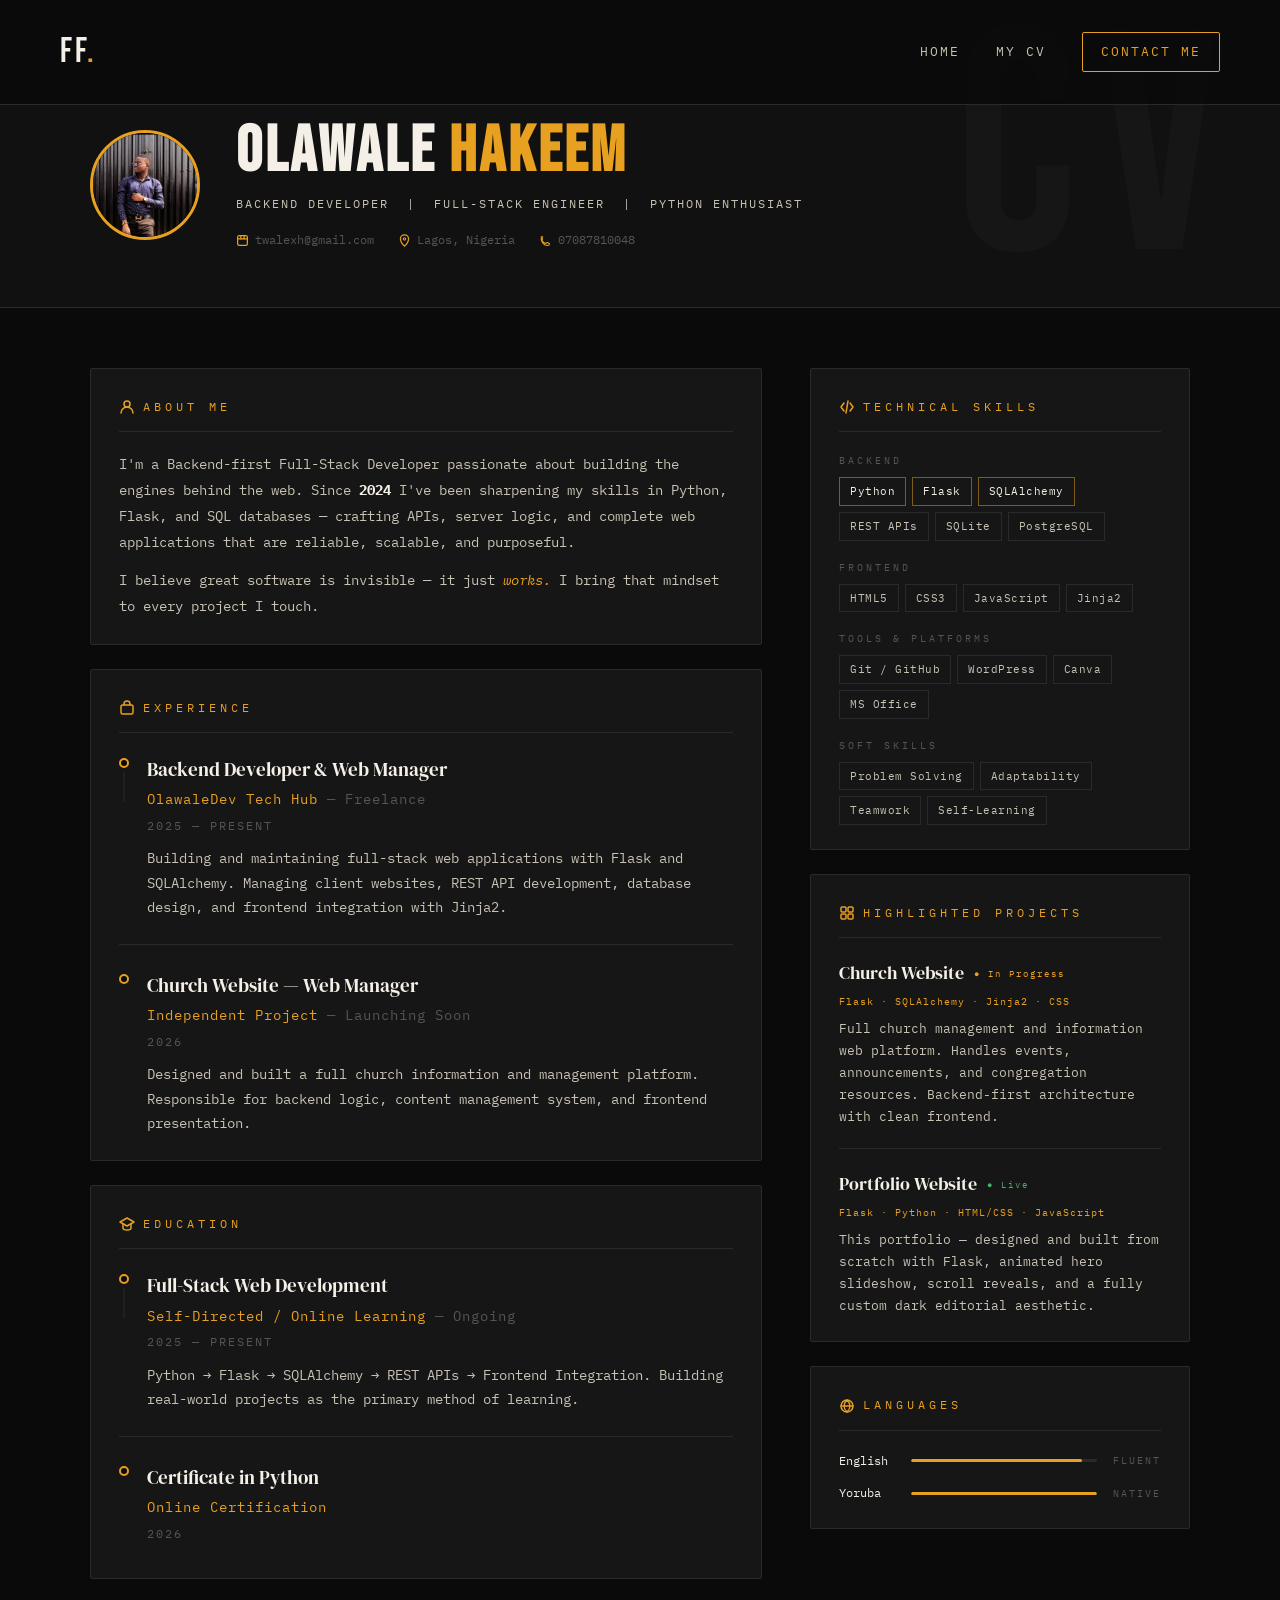
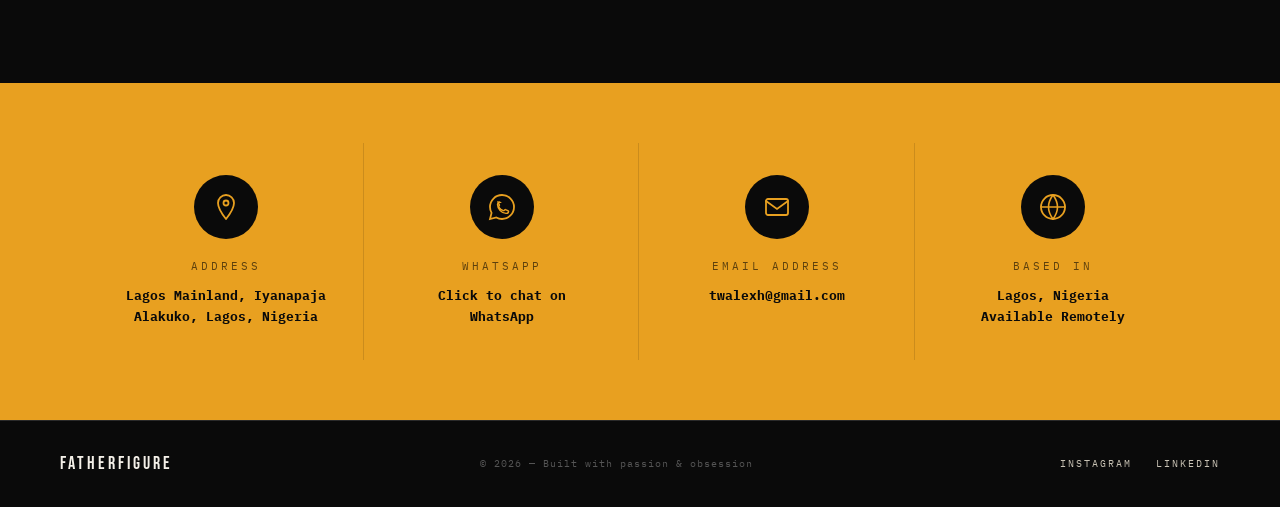
==== mycv.html @ 653db4e6 "first commit - static portfolio" ====
<!DOCTYPE html>
<html lang="en">
<head>
    <meta charset="UTF-8">
    <meta name="viewport" content="width=device-width, initial-scale=1.0">
    <title>My CV — FatherFigure</title>
    <link rel="preconnect" href="https://fonts.googleapis.com">
    <link rel="preconnect" href="https://fonts.gstatic.com" crossorigin>
    <link href="https://fonts.googleapis.com/css2?family=Bebas+Neue&family=DM+Serif+Display:ital@0;1&family=IBM+Plex+Mono:wght@300;400;500&family=Space+Mono:wght@400;700&display=swap" rel="stylesheet">
    <link rel="stylesheet" href="css/main.css">
</head>
<body>

<nav class="navbar">
    <a href="index.html" class="nav-logo">FF<span class="nav-dot">.</span></a>
    <div class="nav-links">
        <a href="index.html" class="nav-link">Home</a>
        <a href="mycv.html" class="nav-link">My CV</a>
        <a href="contactme.html" class="nav-link nav-cta">Contact Me</a>
    </div>
</nav>

<!-- CV HERO HEADER -->
<div class="cv-page-hero">
    <div class="cv-page-hero-inner">
        <div class="cv-profile-left">
            <div class="cv-avatar">
                <img src="images/photo1.jpg" alt="Olawale" onerror="this.style.display='none'">
                <span class="cv-avatar-fallback">OA</span>
            </div>
            <div class="cv-profile-info">
                <h1 class="cv-name">Olawale <span class="cv-name-accent">Hakeem</span></h1>
                <p class="cv-title-line">Backend Developer &nbsp;|&nbsp; Full-Stack Engineer &nbsp;|&nbsp; Python Enthusiast</p>
                <div class="cv-meta-row">
                    <span class="cv-meta-item">
                        <svg width="13" height="13" viewBox="0 0 16 16" fill="none"><rect x="2" y="2" width="12" height="12" rx="2" stroke="currentColor" stroke-width="1.5"/><path d="M2 6h12" stroke="currentColor" stroke-width="1.5"/><path d="M6 2v4M10 2v4" stroke="currentColor" stroke-width="1.5" stroke-linecap="round"/></svg>
                        twalexh@gmail.com
                    </span>
                    <span class="cv-meta-item">
                        <svg width="13" height="13" viewBox="0 0 16 16" fill="none"><path d="M8 1C5.24 1 3 3.24 3 6c0 4 5 9 5 9s5-5 5-9c0-2.76-2.24-5-5-5z" stroke="currentColor" stroke-width="1.5" fill="none"/><circle cx="8" cy="6" r="1.5" stroke="currentColor" stroke-width="1.3"/></svg>
                        Lagos, Nigeria
                    </span>
                    <span class="cv-meta-item">
                        <svg width="13" height="13" viewBox="0 0 16 16" fill="none"><path d="M3 3.5c.3.7 1.2 2.5 1.3 2.7.1.2.1.4 0 .5l-.5.8c-.1.2-.1.4 0 .5.5.8 1.2 1.6 2 2.3.7.6 1.6 1 2.5 1.3.2.1.3 0 .5-.1l.7-.8c.2-.2.3-.2.6-.1l2.6 1.2c.2.1.3.3.2.5-.1 1.1-1.3 2-2.4 1.9-4.2-.4-7.8-4.1-7.9-8.3 0-1 .7-2.2 1.7-2.4.1 0 .4.1.7.3z" stroke="currentColor" stroke-width="1.3" fill="none"/></svg>
                        07087810048
                    </span>
                </div>
            </div>
        </div>
    </div>
</div>

<!-- CV BODY -->
<div class="cv-body-wrap">
    <div class="cv-layout">

        <!-- LEFT COLUMN -->
        <div class="cv-col-left">

            <!-- About Me -->
            <div class="cv-block reveal-up">
                <div class="cv-block-title">
                    <span class="cv-block-icon">
                        <svg width="16" height="16" viewBox="0 0 16 16" fill="none"><circle cx="8" cy="5" r="3" stroke="currentColor" stroke-width="1.5"/><path d="M2 14c0-3.31 2.69-6 6-6s6 2.69 6 6" stroke="currentColor" stroke-width="1.5" stroke-linecap="round"/></svg>
                    </span>
                    About Me
                </div>
                <p class="cv-block-body">
                    I'm a Backend-first Full-Stack Developer passionate about building the engines behind the web. Since <strong>2024</strong> I've been sharpening my skills in Python, Flask, and SQL databases — crafting APIs, server logic, and complete web applications that are reliable, scalable, and purposeful.
                </p>
                <p class="cv-block-body">
                    I believe great software is invisible — it just <em>works.</em> I bring that mindset to every project I touch.
                </p>
            </div>

            <!-- Experience -->
            <div class="cv-block reveal-up delay-1">
                <div class="cv-block-title">
                    <span class="cv-block-icon">
                        <svg width="16" height="16" viewBox="0 0 16 16" fill="none"><rect x="2" y="5" width="12" height="9" rx="1.5" stroke="currentColor" stroke-width="1.5"/><path d="M5 5V4a3 3 0 016 0v1" stroke="currentColor" stroke-width="1.5" stroke-linecap="round"/></svg>
                    </span>
                    Experience
                </div>

                <div class="cv-entry">
                    <div class="cv-entry-dot"></div>
                    <div class="cv-entry-body">
                        <div class="cv-entry-role">Backend Developer & Web Manager</div>
                        <div class="cv-entry-company">OlawaleDev Tech Hub <span class="cv-entry-type">— Freelance</span></div>
                        <div class="cv-entry-date">2025 — Present</div>
                        <p class="cv-entry-desc">Building and maintaining full-stack web applications with Flask and SQLAlchemy. Managing client websites, REST API development, database design, and frontend integration with Jinja2.</p>
                    </div>
                </div>

                <div class="cv-entry">
                    <div class="cv-entry-dot"></div>
                    <div class="cv-entry-body">
                        <div class="cv-entry-role">Church Website — Web Manager</div>
                        <div class="cv-entry-company">Independent Project <span class="cv-entry-type">— Launching Soon</span></div>
                        <div class="cv-entry-date">2026</div>
                        <p class="cv-entry-desc">Designed and built a full church information and management platform. Responsible for backend logic, content management system, and frontend presentation.</p>
                    </div>
                </div>
            </div>

            <!-- Education -->
            <div class="cv-block reveal-up delay-2">
                <div class="cv-block-title">
                    <span class="cv-block-icon">
                        <svg width="16" height="16" viewBox="0 0 16 16" fill="none"><path d="M8 2L1 6l7 4 7-4-7-4z" stroke="currentColor" stroke-width="1.5" stroke-linejoin="round"/><path d="M4 8v4c0 1.1 1.8 2 4 2s4-.9 4-2V8" stroke="currentColor" stroke-width="1.5" stroke-linecap="round"/></svg>
                    </span>
                    Education
                </div>

                <div class="cv-entry">
                    <div class="cv-entry-dot"></div>
                    <div class="cv-entry-body">
                        <div class="cv-entry-role">Full-Stack Web Development</div>
                        <div class="cv-entry-company">Self-Directed / Online Learning <span class="cv-entry-type">— Ongoing</span></div>
                        <div class="cv-entry-date">2025 — Present</div>
                        <p class="cv-entry-desc">Python → Flask → SQLAlchemy → REST APIs → Frontend Integration. Building real-world projects as the primary method of learning.</p>
                    </div>
                </div>

                <div class="cv-entry">
                    <div class="cv-entry-dot"></div>
                    <div class="cv-entry-body">
                        <div class="cv-entry-role">Certificate in Python</div>
                        <div class="cv-entry-company">Online Certification</div>
                        <div class="cv-entry-date">2026</div>
                    </div>
                </div>
            </div>

        </div>

        <!-- RIGHT COLUMN -->
        <div class="cv-col-right">

            <!-- Technical Skills -->
            <div class="cv-block reveal-up delay-1">
                <div class="cv-block-title">
                    <span class="cv-block-icon">
                        <svg width="16" height="16" viewBox="0 0 16 16" fill="none"><path d="M5 4l-3 4 3 4M11 4l3 4-3 4M9 2l-2 12" stroke="currentColor" stroke-width="1.5" stroke-linecap="round" stroke-linejoin="round"/></svg>
                    </span>
                    Technical Skills
                </div>

                <div class="cv-skill-group">
                    <div class="cv-skill-label">Backend</div>
                    <div class="cv-skill-pills">
                        <span class="cv-pill hot">Python</span>
                        <span class="cv-pill hot">Flask</span>
                        <span class="cv-pill hot">SQLAlchemy</span>
                        <span class="cv-pill">REST APIs</span>
                        <span class="cv-pill">SQLite</span>
                        <span class="cv-pill">PostgreSQL</span>
                    </div>
                </div>

                <div class="cv-skill-group">
                    <div class="cv-skill-label">Frontend</div>
                    <div class="cv-skill-pills">
                        <span class="cv-pill">HTML5</span>
                        <span class="cv-pill">CSS3</span>
                        <span class="cv-pill">JavaScript</span>
                        <span class="cv-pill">Jinja2</span>
                    </div>
                </div>

                <div class="cv-skill-group">
                    <div class="cv-skill-label">Tools & Platforms</div>
                    <div class="cv-skill-pills">
                        <span class="cv-pill">Git / GitHub</span>
                        <span class="cv-pill">WordPress</span>
                        <span class="cv-pill">Canva</span>
                        <span class="cv-pill">MS Office</span>
                    </div>
                </div>

                <div class="cv-skill-group">
                    <div class="cv-skill-label">Soft Skills</div>
                    <div class="cv-skill-pills">
                        <span class="cv-pill">Problem Solving</span>
                        <span class="cv-pill">Adaptability</span>
                        <span class="cv-pill">Teamwork</span>
                        <span class="cv-pill">Self-Learning</span>
                    </div>
                </div>
            </div>

            <!-- Highlighted Projects -->
            <div class="cv-block reveal-up delay-2">
                <div class="cv-block-title">
                    <span class="cv-block-icon">
                        <svg width="16" height="16" viewBox="0 0 16 16" fill="none"><rect x="2" y="2" width="5" height="5" rx="1" stroke="currentColor" stroke-width="1.5"/><rect x="9" y="2" width="5" height="5" rx="1" stroke="currentColor" stroke-width="1.5"/><rect x="2" y="9" width="5" height="5" rx="1" stroke="currentColor" stroke-width="1.5"/><rect x="9" y="9" width="5" height="5" rx="1" stroke="currentColor" stroke-width="1.5"/></svg>
                    </span>
                    Highlighted Projects
                </div>

                <div class="cv-project-item">
                    <div class="cv-project-name">Church Website <span class="cv-project-status">● In Progress</span></div>
                    <div class="cv-project-stack">Flask · SQLAlchemy · Jinja2 · CSS</div>
                    <p class="cv-project-desc">Full church management and information web platform. Handles events, announcements, and congregation resources. Backend-first architecture with clean frontend.</p>
                </div>

                <div class="cv-project-item">
                    <div class="cv-project-name">Portfolio Website <span class="cv-project-status live">● Live</span></div>
                    <div class="cv-project-stack">Flask · Python · HTML/CSS · JavaScript</div>
                    <p class="cv-project-desc">This portfolio — designed and built from scratch with Flask, animated hero slideshow, scroll reveals, and a fully custom dark editorial aesthetic.</p>
                </div>
            </div>

            <!-- Languages -->
            <div class="cv-block reveal-up delay-3">
                <div class="cv-block-title">
                    <span class="cv-block-icon">
                        <svg width="16" height="16" viewBox="0 0 16 16" fill="none"><circle cx="8" cy="8" r="6" stroke="currentColor" stroke-width="1.5"/><path d="M2 8h12M8 2c-2 2-3 4-3 6s1 4 3 6M8 2c2 2 3 4 3 6s-1 4-3 6" stroke="currentColor" stroke-width="1.3" stroke-linecap="round"/></svg>
                    </span>
                    Languages
                </div>
                <div class="cv-lang-row">
                    <span class="cv-lang-name">English</span>
                    <div class="cv-lang-bar"><div class="cv-lang-fill" style="width:92%"></div></div>
                    <span class="cv-lang-level">Fluent</span>
                </div>
                <div class="cv-lang-row">
                    <span class="cv-lang-name">Yoruba</span>
                    <div class="cv-lang-bar"><div class="cv-lang-fill" style="width:100%"></div></div>
                    <span class="cv-lang-level">Native</span>
                </div>
            </div>

        </div>
    </div>
</div>

<!-- SHARED CONTACT STRIP -->
<div class="contact-strip">
    <div class="contact-strip-inner">

        <div class="contact-card">
            <div class="contact-icon">
                <svg width="28" height="28" viewBox="0 0 28 28" fill="none">
                    <path d="M14 2C9.58 2 6 5.58 6 10c0 6 8 16 8 16s8-10 8-16c0-4.42-3.58-8-8-8z" stroke="currentColor" stroke-width="1.8" fill="none" stroke-linecap="round" stroke-linejoin="round"/>
                    <circle cx="14" cy="10" r="2.5" stroke="currentColor" stroke-width="1.8"/>
                </svg>
            </div>
            <div class="contact-card-label">Address</div>
            <div class="contact-card-value">Lagos Mainland, Iyanapaja<br>Alakuko, Lagos, Nigeria</div>
        </div>

        <div class="contact-card">
            <a href="https://wa.me/2347087810048" target="_blank" class="contact-card-link">
                <div class="contact-icon">
                    <svg width="28" height="28" viewBox="0 0 28 28" fill="none">
                        <path d="M14 2C7.37 2 2 7.37 2 14c0 2.14.57 4.14 1.56 5.88L2 26l6.3-1.54A11.93 11.93 0 0014 26c6.63 0 12-5.37 12-12S20.63 2 14 2z" stroke="currentColor" stroke-width="1.8" fill="none"/>
                        <path d="M10 9c.3.7 1.3 2.7 1.4 2.9.1.2.1.4 0 .6l-.6.8c-.1.2-.1.4 0 .5.5.9 1.3 1.8 2.1 2.5.8.6 1.7 1.1 2.7 1.4.2.1.4 0 .5-.1l.8-.9c.2-.2.4-.2.6-.1l2.8 1.3c.2.1.3.3.3.5-.1 1.2-1.4 2.1-2.6 2-4.5-.4-8.4-4.4-8.5-8.9 0-1.1.7-2.4 1.8-2.6.2 0 .5.1.7.3z" stroke="currentColor" stroke-width="1.4" fill="none"/>
                    </svg>
                </div>
                <div class="contact-card-label">WhatsApp</div>
                <div class="contact-card-value">Click to chat on<br>WhatsApp</div>
            </a>
        </div>

        <div class="contact-card">
            <a href="mailto:twalexh@gmail.com" class="contact-card-link">
                <div class="contact-icon">
                    <svg width="28" height="28" viewBox="0 0 28 28" fill="none">
                        <rect x="3" y="6" width="22" height="16" rx="2" stroke="currentColor" stroke-width="1.8"/>
                        <path d="M3 8l11 8 11-8" stroke="currentColor" stroke-width="1.8" stroke-linecap="round"/>
                    </svg>
                </div>
                <div class="contact-card-label">Email Address</div>
                <div class="contact-card-value">twalexh@gmail.com</div>
            </a>
        </div>

        <div class="contact-card">
            <div class="contact-icon">
                <svg width="28" height="28" viewBox="0 0 28 28" fill="none">
                    <circle cx="14" cy="14" r="12" stroke="currentColor" stroke-width="1.8"/>
                    <path d="M2 14h24M14 2c-3 4-4.5 8-4.5 12s1.5 8 4.5 12M14 2c3 4 4.5 8 4.5 12s-1.5 8-4.5 12" stroke="currentColor" stroke-width="1.6" stroke-linecap="round"/>
                </svg>
            </div>
            <div class="contact-card-label">Based In</div>
            <div class="contact-card-value">Lagos, Nigeria<br>Available Remotely</div>
        </div>

    </div>
</div>

<footer class="footer">
    <div class="footer-inner">
        <span class="footer-brand">FatherFigure</span>
        <span class="footer-copy">© 2026 — Built with passion & obsession</span>
        <div class="footer-socials">
            <a href="https://www.instagram.com/fatherfigure18?igsh=MTVtZDkxcWI2ZWg5cA==" class="social-link">Instagram</a>
            <a href="https://www.linkedin.com/in/tioluwani-hakeem-822b75325?utm_source=share_via&utm_content=profile&utm_medium=member_android" class="social-link">LinkedIn</a>
        </div>
    </div>
</footer>

<script src="js/main.js"></script>
</body>
</html>
---- css/main.css ----
/* ============================================
   FATHERFIGURE PORTFOLIO — main.css
   Dark editorial aesthetic, backend-first dev
   ============================================ */

@import url('https://fonts.googleapis.com/css2?family=Bebas+Neue&family=DM+Serif+Display:ital@0;1&family=IBM+Plex+Mono:wght@300;400;500&family=Space+Mono:wght@400;700&display=swap');

*, *::before, *::after {
  box-sizing: border-box;
  margin: 0;
  padding: 0;
}

:root {
  --black:    #0a0a0a;
  --dark:     #111111;
  --card-bg:  #161616;
  --border:   #2a2a2a;
  --white:    #f4f0e8;
  --off-white:#c8c2b4;
  --accent:   #e8a020;
  --accent2:  #3a7bd5;
  --muted:    #555555;
  --font-display: 'Bebas Neue', sans-serif;
  --font-serif:   'DM Serif Display', serif;
  --font-mono:    'IBM Plex Mono', monospace;
}

html { scroll-behavior: smooth; }

body {
  background-color: var(--black);
  color: var(--white);
  font-family: var(--font-mono);
  font-size: 15px;
  line-height: 1.7;
  overflow-x: hidden;
}

a { color: inherit; text-decoration: none; }
img { display: block; width: 100%; height: 100%; object-fit: cover; }
em { font-style: italic; color: var(--accent); }

/* --- SCROLL REVEAL --- */
.reveal-up,
.reveal-left,
.reveal-fade {
  opacity: 0;
  transition: opacity 0.8s ease, transform 0.8s ease;
}
.reveal-up   { transform: translateY(50px); }
.reveal-left { transform: translateX(-60px); }
.reveal-fade { transform: translateY(20px); }
.revealed    { opacity: 1 !important; transform: none !important; }
.delay-1 { transition-delay: 0.15s; }
.delay-2 { transition-delay: 0.30s; }
.delay-3 { transition-delay: 0.45s; }
.delay-4 { transition-delay: 0.60s; }
.delay-5 { transition-delay: 0.75s; }

/* --- NAVBAR --- */
.navbar {
  position: fixed;
  top: 0; left: 0; right: 0;
  z-index: 100;
  display: flex;
  align-items: center;
  justify-content: space-between;
  padding: 22px 60px;
  background: rgba(10,10,10,0.85);
  backdrop-filter: blur(12px);
  border-bottom: 1px solid var(--border);
}

.nav-logo {
  font-family: var(--font-display);
  font-size: 35px;
  letter-spacing: 3px;
  color: var(--white);
}

.nav-dot { color: var(--accent); }

.nav-links {
  display: flex;
  gap: 36px;
  align-items: center;
}

.nav-link {
  font-family: var(--font-mono);
  font-size: 13px;
  letter-spacing: 2px;
  text-transform: uppercase;
  color: var(--off-white);
  position: relative;
  transition: color 0.3s;
}

.nav-link::after {
  content: '';
  position: absolute;
  bottom: -4px; left: 0;
  width: 0; height: 1px;
  background: var(--accent);
  transition: width 0.3s ease;
}

.nav-link:hover { color: var(--white); }
.nav-link:hover::after { width: 100%; }

.nav-cta {
  border: 1px solid var(--accent);
  color: var(--accent);
  padding: 8px 18px;
  border-radius: 2px;
  transition: background 0.3s, color 0.3s;
}
.nav-cta:hover { background: var(--accent); color: var(--black); }
.nav-cta::after { display: none; }

/* =============================================
   HERO — full-bleed split layout
   Left 50%: photos edge-to-edge, top to bottom
   Right 50%: name + text centered vertically
   ============================================= */
/* =============================================
   HERO — split layout
   Left 50% : animated photo slideshow
   Right 50%: text (unchanged)
   ============================================= */
.hero {
  min-height: 100vh;
  display: grid;
  grid-template-columns: 50% 50%;
  grid-template-rows: 100vh;
  position: relative;
  overflow: hidden;
}

/* LEFT column — slideshow container */
.hero-images {
  grid-column: 1;
  grid-row: 1;
  position: relative;           /* REQUIRED: slides position: absolute against this */
  height: 100vh;
  overflow: hidden;
}

/* Each slide sits on top of each other inside .hero-images */
.slide {
  position: absolute;
  top: 0; left: 0;
  width: 100%;
  height: 100%;
  opacity: 0;
  transition: opacity 1.2s ease;
  z-index: 0;
}

.slide.active {
  opacity: 1;
  z-index: 1;
}

.slide img {
  position: absolute;
  top: 0; left: 0;
  width: 100%;
  height: 100%;
  object-fit: cover;
  object-position: center top;
  filter: grayscale(10%) contrast(1.05) brightness(0.9);
}

.slide.active img {
  animation: kenBurns 6s ease-out forwards;
}

@keyframes kenBurns {
  from { transform: scale(1.07); }
  to   { transform: scale(1.0); }
}

/* Right-edge gradient fade into text panel */
.hero-images::after {
  content: '';
  position: absolute;
  top: 0; right: 0;
  width: 35%;
  height: 100%;
  background: linear-gradient(to right, transparent, rgba(10,10,10,0.88));
  z-index: 5;
  pointer-events: none;
}

/* Dot indicators */
.slide-dots {
  position: absolute;
  bottom: 28px;
  left: 24px;
  display: flex;
  gap: 10px;
  z-index: 10;
}

.slide-dot {
  width: 28px;
  height: 2px;
  background: rgba(244,240,232,0.25);
  border: none;
  cursor: pointer;
  padding: 0;
  transition: background 0.4s ease, width 0.4s ease;
}

.slide-dot.active {
  background: var(--accent);
  width: 48px;
}

/* Slide label e.g. BACKEND / DEVELOPER / BUILDER */
.slide-label {
  position: absolute;
  bottom: 60px;
  left: 24px;
  font-family: var(--font-display);
  font-size: 11px;
  letter-spacing: 8px;
  color: rgba(244,240,232,0.45);
  z-index: 10;
  text-transform: uppercase;
  transition: opacity 0.4s ease;
}

/* RIGHT column — text panel */
.hero-text {
  grid-column: 2;
  grid-row: 1;
  display: flex;
  flex-direction: column;
  justify-content: center;
  padding: 100px 60px 80px 64px;
  position: relative;
  background: var(--black);
}

/* Amber vertical accent stripe */
.hero-text::before {
  content: '';
  position: absolute;
  left: 0;
  top: 18%;
  bottom: 18%;
  width: 2px;
  background: linear-gradient(
    180deg,
    transparent 0%,
    var(--accent) 30%,
    var(--accent) 70%,
    transparent 100%
  );
  opacity: 0.55;
}

.hero-eyebrow {
  font-family: var(--font-mono);
  font-size: 16px;
  letter-spacing: 5px;
  color: var(--accent);
  margin-bottom: 28px;
  text-transform: uppercase;
}

.hero-name { margin-bottom: 32px; }

.name-stacked {
  display: flex;
  flex-direction: column;
  line-height: 0.88;
  margin-bottom: 22px;
}

.name-line {
  font-family: var(--font-display);
  font-size: clamp(80px, 9vw, 130px);
  letter-spacing: 4px;
  display: block;
}

/* FATHER — solid white, bold presence */
.name-father {
  color: var(--white);
}

/* FIGURE — stroked outline with faint amber glow */
.name-figure {
  -webkit-text-stroke: 2px var(--white);
  color: transparent;
  text-shadow:
    0 0 40px rgba(232, 160, 32, 0.18),
    0 0 80px rgba(232, 160, 32, 0.08);
  letter-spacing: 8px;
}

.name-tag {
  display: inline-flex;
  align-items: center;
  gap: 8px;
  font-family: var(--font-mono);
  font-size: 14px;
  color: var(--off-white);
  letter-spacing: 1px;
}

.tag-bracket {
  color: var(--accent);
  font-size: 18px;
  line-height: 1;
}

.hero-desc {
  font-family: var(--font-mono);
  font-size: 15px;
  color: var(--off-white);
  max-width: 420px;
  line-height: 1.8;
  margin-bottom: 40px;
  border-left: 2px solid var(--accent);
  padding-left: 18px;
}

.hero-btn {
  display: inline-flex;
  align-items: center;
  gap: 12px;
  background: var(--accent);
  color: var(--black);
  font-family: var(--font-mono);
  font-size: 11px;
  font-weight: 700;
  letter-spacing: 3px;
  text-transform: uppercase;
  padding: 14px 28px;
  border: none;
  cursor: pointer;
  transition: background 0.3s, gap 0.3s;
  align-self: flex-start;
}

.hero-btn:hover {
  background: var(--white);
  gap: 20px;
}

.hero-divider { display: none; }

/* --- SECTION UTILITIES --- */
.section-pad { padding: 100px 60px; }
.dark-section { background: var(--dark); }

.section-label {
  font-family: var(--font-mono);
  font-size: 14px;
  letter-spacing: 4px;
  color: var(--accent);
  text-transform: uppercase;
  margin-bottom: 20px;
}
.section-label.light { color: var(--accent); }

.section-heading {
  font-family: var(--font-serif);
  font-size: clamp(32px, 4vw, 52px);
  color: var(--white);
  line-height: 1.15;
  margin-bottom: 60px;
  font-weight: 400;
}
.section-heading.light { color: var(--white); }

/* --- ABOUT --- */
.about-inner { max-width: 1200px; margin: 0 auto; }

.about-grid {
  display: grid;
  grid-template-columns: 1fr 1fr;
  gap: 80px;
  align-items: start;
}

.about-heading {
  font-family: var(--font-serif);
  font-size: clamp(28px, 3vw, 42px);
  font-weight: 400;
  line-height: 1.2;
  margin-bottom: 24px;
  color: var(--white);
}

.about-text p {
  font-size: 15px;
  color: var(--off-white);
  margin-bottom: 16px;
  line-height: 1.85;
}

.skill-group { margin-bottom: 28px; }

.skill-group-title {
  font-size: 13px;
  letter-spacing: 4px;
  text-transform: uppercase;
  color: var(--muted);
  margin-bottom: 10px;
  font-family: var(--font-mono);
}

.skills-list { display: flex; flex-wrap: wrap; gap: 8px; }

.skill-pill {
  font-family: var(--font-mono);
  font-size: 12px;
  padding: 5px 12px;
  border: 1px solid var(--border);
  color: var(--off-white);
  letter-spacing: 1px;
  transition: border-color 0.3s, color 0.3s;
}
.skill-pill:hover { border-color: var(--accent); color: var(--accent); }

/* --- SERVICES --- */
.services-inner { max-width: 1200px; margin: 0 auto; }

.services-grid {
  display: grid;
  grid-template-columns: repeat(4, 1fr);
  gap: 2px;
}

.service-card {
  background: var(--card-bg);
  padding: 36px 28px;
  border: 1px solid var(--border);
  position: relative;
  transition: border-color 0.3s, transform 0.3s;
}
.service-card:hover { border-color: var(--accent); transform: translateY(-4px); }
.service-card.featured { background: var(--accent); border-color: var(--accent); }
.service-card.featured h3,
.service-card.featured p { color: var(--black); }
.service-card.featured .service-icon svg { color: var(--black); }
.service-icon { margin-bottom: 20px; color: var(--accent); }
.service-card.featured .service-icon { color: var(--black); }
.service-card h3 {
  font-family: var(--font-serif);
  font-size: 20px;
  font-weight: 400;
  color: var(--white);
  margin-bottom: 10px;
}
.service-card p { font-size: 12px; color: var(--off-white); line-height: 1.7; }

.card-badge {
  position: absolute;
  top: 16px; right: 16px;
  font-family: var(--font-mono);
  font-size: 9px;
  letter-spacing: 2px;
  background: var(--black);
  color: var(--accent);
  padding: 3px 8px;
  border-radius: 2px;
}

/* --- PROJECTS PREVIEW --- */
.projects-inner { max-width: 1200px; margin: 0 auto; }

.projects-header {
  display: flex;
  align-items: baseline;
  justify-content: space-between;
  margin-bottom: 48px;
}
.projects-header .section-heading { margin-bottom: 0; }

.view-all-link {
  font-family: var(--font-mono);
  font-size: 12px;
  letter-spacing: 2px;
  color: var(--accent);
  text-transform: uppercase;
  transition: letter-spacing 0.3s;
}
.view-all-link:hover { letter-spacing: 4px; }

.projects-grid {
  display: grid;
  grid-template-columns: repeat(2, 1fr);
  gap: 24px;
}

.project-card {
  background: var(--card-bg);
  border: 1px solid var(--border);
  overflow: hidden;
  transition: border-color 0.3s, transform 0.3s;
}
.project-card:hover { border-color: var(--accent); transform: translateY(-4px); }

.project-visual {
  height: 240px;
  background: #0f0f0f;
  position: relative;
  display: flex;
  align-items: center;
  justify-content: center;
  overflow: hidden;
}

.coming-soon-visual {
  background: linear-gradient(135deg, #0f0f0f 0%, #1a1a1a 100%);
}

.project-overlay {
  position: absolute;
  inset: 0;
  background: rgba(0,0,0,0.5);
  display: flex;
  align-items: flex-start;
  justify-content: flex-end;
  padding: 16px;
  z-index: 2;
}

.coming-badge {
  font-family: var(--font-mono);
  font-size: 9px;
  letter-spacing: 2px;
  text-transform: uppercase;
  background: var(--accent);
  color: var(--black);
  padding: 4px 10px;
}

.project-placeholder-art { color: var(--border); z-index: 1; }

.project-info { padding: 24px 28px 28px; }

.project-tags { display: flex; gap: 8px; margin-bottom: 12px; flex-wrap: wrap; }

.p-tag {
  font-family: var(--font-mono);
  font-size: 9px;
  letter-spacing: 2px;
  text-transform: uppercase;
  color: var(--accent2);
  border: 1px solid var(--accent2);
  padding: 2px 8px;
}

.project-title {
  font-family: var(--font-serif);
  font-size: 22px;
  font-weight: 400;
  color: var(--white);
  margin-bottom: 8px;
}
.project-title.muted { color: var(--muted); }

.project-desc {
  font-size: 12px;
  color: var(--off-white);
  line-height: 1.7;
  margin-bottom: 16px;
}
.project-desc.muted { color: var(--muted); }

.project-status {
  font-family: var(--font-mono);
  font-size: 10px;
  letter-spacing: 2px;
  color: #4caf73;
}

.project-card.ghost { border-style: dashed; opacity: 0.5; }
.ghost-visual { background: transparent; border-bottom: 1px dashed var(--border); }
.ghost-plus { font-size: 48px; color: var(--border); font-weight: 100; }

/* --- CTA STRIP --- */
.cta-strip {
  padding: 100px 60px;
  text-align: center;
  position: relative;
  overflow: hidden;
}

.cta-strip::before {
  content: 'BUILD';
  position: absolute;
  font-family: var(--font-display);
  font-size: 300px;
  color: rgba(255,255,255,0.02);
  left: 50%; top: 50%;
  transform: translate(-50%, -50%);
  pointer-events: none;
  letter-spacing: 20px;
}

.cta-inner { position: relative; z-index: 1; }

.cta-eyebrow {
  font-family: var(--font-mono);
  font-size: 13px;
  letter-spacing: 5px;
  text-transform: uppercase;
  color: var(--accent);
  display: block;
  margin-bottom: 20px;
}

.cta-heading {
  font-family: var(--font-serif);
  font-size: clamp(36px, 5vw, 60px);
  font-weight: 400;
  color: var(--white);
  margin-bottom: 40px;
  line-height: 1.1;
}

.cta-btn {
  display: inline-block;
  font-family: var(--font-mono);
  font-size: 11px;
  letter-spacing: 4px;
  text-transform: uppercase;
  color: var(--black);
  background: var(--accent);
  padding: 16px 40px;
  transition: background 0.3s, letter-spacing 0.3s;
}
.cta-btn:hover { background: var(--white); letter-spacing: 6px; }

/* --- FOOTER --- */
.footer {
  border-top: 1px solid var(--border);
  padding: 28px 60px;
  background: var(--black);
}

.footer-inner {
  display: flex;
  align-items: center;
  justify-content: space-between;
  max-width: 1200px;
  margin: 0 auto;
}

.footer-brand {
  font-family: var(--font-display);
  font-size: 18px;
  letter-spacing: 3px;
  color: var(--white);
}

.footer-copy {
  font-family: var(--font-mono);
  font-size: 10px;
  color: var(--muted);
  letter-spacing: 1px;
}

.footer-socials { display: flex; gap: 24px; }

.social-link {
  font-family: var(--font-mono);
  font-size: 10px;
  letter-spacing: 2px;
  text-transform: uppercase;
  color: var(--off-white);
  transition: color 0.3s;
}
.social-link:hover { color: var(--accent); }

/* --- CV PAGE --- */
.page-header {
  padding: 160px 60px 60px;
  max-width: 900px;
  margin: 0 auto;
}
.page-header .section-label { margin-bottom: 12px; }

.page-title {
  font-family: var(--font-display);
  font-size: clamp(60px, 8vw, 100px);
  letter-spacing: 4px;
  line-height: 0.9;
  color: var(--white);
}

.cv-body {
  padding: 0 60px 100px;
  max-width: 900px;
  margin: 0 auto;
}

.cv-section {
  margin-bottom: 60px;
  padding-bottom: 60px;
  border-bottom: 1px solid var(--border);
}

.cv-section-title {
  font-family: var(--font-mono);
  font-size: 10px;
  letter-spacing: 4px;
  text-transform: uppercase;
  color: var(--accent);
  margin-bottom: 28px;
}

.cv-entry {
  display: grid;
  grid-template-columns: 140px 1fr;
  gap: 24px;
  margin-bottom: 32px;
}

.cv-date {
  font-family: var(--font-mono);
  font-size: 11px;
  color: var(--muted);
  padding-top: 3px;
}

.cv-role {
  font-family: var(--font-serif);
  font-size: 20px;
  font-weight: 400;
  color: var(--white);
  margin-bottom: 4px;
}

.cv-company {
  font-family: var(--font-mono);
  font-size: 11px;
  color: var(--accent);
  margin-bottom: 10px;
  letter-spacing: 1px;
}

.cv-detail {
  font-size: 12px;
  color: var(--off-white);
  line-height: 1.75;
}

/* --- CONTACT PAGE --- */
.contact-body {
  padding: 0 60px 100px;
  max-width: 700px;
  margin: 0 auto;
}

.contact-intro {
  font-size: 13px;
  color: var(--off-white);
  margin-bottom: 52px;
  line-height: 1.8;
  border-left: 2px solid var(--accent);
  padding-left: 18px;
}

.contact-form { display: flex; flex-direction: column; gap: 24px; }

.form-group { display: flex; flex-direction: column; gap: 8px; }

.form-label {
  font-family: var(--font-mono);
  font-size: 10px;
  letter-spacing: 3px;
  text-transform: uppercase;
  color: var(--muted);
}

.form-input,
.form-textarea {
  background: var(--card-bg);
  border: 1px solid var(--border);
  color: var(--white);
  font-family: var(--font-mono);
  font-size: 13px;
  padding: 14px 18px;
  outline: none;
  transition: border-color 0.3s;
  width: 100%;
}
.form-input:focus,
.form-textarea:focus { border-color: var(--accent); }

.form-textarea { min-height: 160px; resize: vertical; }

.form-submit {
  background: var(--accent);
  color: var(--black);
  font-family: var(--font-mono);
  font-size: 11px;
  letter-spacing: 3px;
  text-transform: uppercase;
  padding: 16px 36px;
  border: none;
  cursor: pointer;
  align-self: flex-start;
  transition: background 0.3s, letter-spacing 0.3s;
}
.form-submit:hover { background: var(--white); letter-spacing: 5px; }

/* --- MY WORK PAGE --- */
.work-grid {
  padding: 0 60px 100px;
  max-width: 1200px;
  margin: 0 auto;
}
.work-grid .projects-grid { grid-template-columns: repeat(3, 1fr); }

/* --- RESPONSIVE --- */
@media (max-width: 1024px) {
  .hero { grid-template-columns: 45% 55%; }
  .services-grid { grid-template-columns: repeat(2, 1fr); }
  .about-grid { grid-template-columns: 1fr; gap: 48px; }
}

@media (max-width: 768px) {
  .navbar { padding: 18px 24px; }
  .section-pad { padding: 70px 24px; }
  .hero {
    grid-template-columns: 1fr;
    grid-template-rows: 55vh auto;
    min-height: unset;
  }
  .hero-images {
    grid-column: 1;
    grid-row: 1;
    position: relative;
    height: 55vh;
  }
  .hero-text {
    grid-column: 1;
    grid-row: 2;
  }
  .hero-text { padding: 48px 24px 60px; }
  .hero-text::before { display: none; }
  .name-line { font-size: clamp(60px, 18vw, 90px); }
  .services-grid { grid-template-columns: 1fr; }
  .projects-grid { grid-template-columns: 1fr; }
  .work-grid .projects-grid { grid-template-columns: 1fr; }
  .footer-inner { flex-direction: column; gap: 16px; text-align: center; }
  .cv-entry { grid-template-columns: 1fr; gap: 6px; }
  .navbar .nav-links { gap: 18px; }
}

/* ============================================
   CONTACT PAGE
   ============================================ */

/* --- Hero header --- */
.contact-hero {
  min-height: 52vh;
  display: flex;
  align-items: center;
  padding: 140px 60px 80px;
  position: relative;
  overflow: hidden;
  background: var(--dark);
}

/* Huge faint background word */
.contact-hero::before {
  content: 'HELLO';
  position: absolute;
  font-family: var(--font-display);
  font-size: 280px;
  color: rgba(255,255,255,0.025);
  right: -20px;
  top: 50%;
  transform: translateY(-50%);
  letter-spacing: 10px;
  pointer-events: none;
  line-height: 1;
}

.contact-hero-inner {
  max-width: 700px;
  position: relative;
  z-index: 1;
}

.contact-hero-title {
  font-family: var(--font-display);
  font-size: clamp(64px, 8vw, 110px);
  letter-spacing: 3px;
  line-height: 0.92;
  color: var(--white);
  margin: 16px 0 28px;
}

.contact-hero-sub {
  font-family: var(--font-mono);
  font-size: 14px;
  color: var(--off-white);
  line-height: 1.85;
  max-width: 560px;
  border-left: 2px solid var(--accent);
  padding-left: 18px;
}

/* --- Info strip (4 cards) --- */
.contact-strip {
  background: var(--accent);
  padding: 60px;
}

.contact-strip-inner {
  max-width: 1100px;
  margin: 0 auto;
  display: grid;
  grid-template-columns: repeat(4, 1fr);
  gap: 2px;
}

.contact-card {
  background: var(--accent);
  padding: 32px 24px;
  text-align: center;
  border-right: 1px solid rgba(0,0,0,0.12);
  transition: background 0.3s;
}

.contact-card:last-child {
  border-right: none;
}

.contact-card:hover {
  background: rgba(0,0,0,0.06);
}

.contact-card-link {
  display: block;
  color: inherit;
  text-decoration: none;
}

.contact-icon {
  width: 64px;
  height: 64px;
  background: var(--black);
  border-radius: 50%;
  display: flex;
  align-items: center;
  justify-content: center;
  margin: 0 auto 18px;
  color: var(--accent);
  transition: transform 0.3s, background 0.3s;
}

.contact-card:hover .contact-icon {
  transform: translateY(-4px);
  background: var(--dark);
}

.contact-card-label {
  font-family: var(--font-mono);
  font-size: 11px;
  letter-spacing: 3px;
  text-transform: uppercase;
  color: rgba(0,0,0,0.6);
  margin-bottom: 10px;
}

.contact-card-value {
  font-family: var(--font-mono);
  font-size: 13px;
  font-weight: 700;
  color: var(--black);
  line-height: 1.6;
}

/* WhatsApp card hover cue */
.contact-card:nth-child(2):hover .contact-card-value {
  text-decoration: underline;
}

/* --- Client form section --- */
.client-form-section {
  background: var(--black);
}

.client-form-inner {
  max-width: 860px;
  margin: 0 auto;
}

.client-form-desc {
  font-family: var(--font-mono);
  font-size: 13px;
  color: var(--off-white);
  line-height: 1.8;
  margin-bottom: 48px;
  border-left: 2px solid var(--accent);
  padding-left: 18px;
}

.gform-wrapper {
  position: relative;
  background: var(--card-bg);
  border: 1px solid var(--border);
  border-radius: 2px;
  overflow: hidden;
  min-height: 200px;
}

.gform-wrapper iframe {
  display: block;
  background: transparent;
}

/* Shown when no real form ID is set yet */
.gform-placeholder {
  display: flex;
  align-items: center;
  justify-content: center;
  min-height: 260px;
  padding: 48px;
}

.gform-placeholder-inner {
  text-align: center;
  color: var(--muted);
}

.gform-placeholder-inner svg {
  color: var(--border);
  margin-bottom: 20px;
}

.gform-placeholder-inner p {
  font-family: var(--font-mono);
  font-size: 13px;
  color: var(--muted);
  line-height: 1.7;
  margin-bottom: 20px;
}

.gform-placeholder-inner code {
  background: var(--border);
  padding: 2px 6px;
  border-radius: 2px;
  font-size: 12px;
  color: var(--accent);
}

.gform-create-link {
  font-family: var(--font-mono);
  font-size: 11px;
  letter-spacing: 2px;
  text-transform: uppercase;
  color: var(--accent);
  border: 1px solid var(--accent);
  padding: 10px 20px;
  display: inline-block;
  transition: background 0.3s, color 0.3s;
}

.gform-create-link:hover {
  background: var(--accent);
  color: var(--black);
}

/* --- Contact responsive --- */
@media (max-width: 900px) {
  .contact-strip { padding: 40px 24px; }
  .contact-strip-inner { grid-template-columns: repeat(2, 1fr); gap: 1px; }
  .contact-card { border-right: none; border-bottom: 1px solid rgba(0,0,0,0.12); }
  .contact-hero { padding: 130px 24px 60px; }
  .contact-hero::before { font-size: 160px; }
}

@media (max-width: 600px) {
  .contact-strip-inner { grid-template-columns: 1fr; }
  .contact-hero-title { font-size: clamp(52px, 16vw, 80px); }
}

/* ============================================
   CV PAGE — mycv.html
   ============================================ */

/* --- CV Hero / Profile Header --- */
.cv-page-hero {
  background: var(--dark);
  padding: 120px 60px 56px;
  border-bottom: 1px solid var(--border);
  position: relative;
  overflow: hidden;
}

.cv-page-hero::after {
  content: 'CV';
  position: absolute;
  font-family: var(--font-display);
  font-size: 320px;
  color: rgba(255,255,255,0.02);
  right: 40px;
  top: 50%;
  transform: translateY(-50%);
  letter-spacing: 20px;
  pointer-events: none;
  line-height: 1;
}

.cv-page-hero-inner {
  max-width: 1100px;
  margin: 0 auto;
  position: relative;
  z-index: 1;
}

.cv-profile-left {
  display: flex;
  align-items: center;
  gap: 36px;
}

/* Circular avatar */
.cv-avatar {
  width: 110px;
  height: 110px;
  border-radius: 50%;
  overflow: hidden;
  border: 3px solid var(--accent);
  flex-shrink: 0;
  background: var(--card-bg);
  display: flex;
  align-items: center;
  justify-content: center;
  position: relative;
}

.cv-avatar img {
  width: 100%;
  height: 100%;
  object-fit: cover;
  object-position: center top;
}

.cv-avatar-fallback {
  font-family: var(--font-display);
  font-size: 32px;
  color: var(--accent);
  letter-spacing: 2px;
  position: absolute;
}

.cv-avatar img + .cv-avatar-fallback {
  display: none;
}

.cv-profile-info {
  flex: 1;
}

.cv-name {
  font-family: var(--font-display);
  font-size: clamp(42px, 5vw, 68px);
  letter-spacing: 3px;
  color: var(--white);
  line-height: 1;
  margin-bottom: 10px;
}

.cv-name-accent {
  color: var(--accent);
}

.cv-title-line {
  font-family: var(--font-mono);
  font-size: 12px;
  letter-spacing: 2px;
  color: var(--off-white);
  margin-bottom: 16px;
  text-transform: uppercase;
}

.cv-meta-row {
  display: flex;
  gap: 24px;
  flex-wrap: wrap;
}

.cv-meta-item {
  display: flex;
  align-items: center;
  gap: 6px;
  font-family: var(--font-mono);
  font-size: 12px;
  color: var(--muted);
}

.cv-meta-item svg {
  color: var(--accent);
  flex-shrink: 0;
}

/* --- CV Body Layout --- */
.cv-body-wrap {
  background: var(--black);
  padding: 60px 60px 80px;
}

.cv-layout {
  max-width: 1100px;
  margin: 0 auto;
  display: grid;
  grid-template-columns: 1fr 380px;
  gap: 48px;
  align-items: start;
}

/* --- CV Block (shared section card) --- */
.cv-block {
  background: var(--card-bg);
  border: 1px solid var(--border);
  border-radius: 2px;
  padding: 28px 28px 24px;
  margin-bottom: 24px;
  transition: border-color 0.3s;
}

.cv-block:hover {
  border-color: rgba(232,160,32,0.3);
}

.cv-block-title {
  font-family: var(--font-mono);
  font-size: 12px;
  letter-spacing: 4px;
  text-transform: uppercase;
  color: var(--accent);
  margin-bottom: 20px;
  display: flex;
  align-items: center;
  gap: 8px;
  padding-bottom: 14px;
  border-bottom: 1px solid var(--border);
}

.cv-block-icon {
  display: flex;
  align-items: center;
  color: var(--accent);
}

.cv-block-body {
  font-family: var(--font-mono);
  font-size: 14px;
  color: var(--off-white);
  line-height: 1.85;
  margin-bottom: 12px;
}

.cv-block-body:last-child { margin-bottom: 0; }

.cv-block-body strong { color: var(--white); }

.cv-block-body em {
  color: var(--accent);
  font-style: italic;
}

/* --- CV Timeline Entries --- */
.cv-entry {
  display: grid;
  grid-template-columns: 14px 1fr;
  gap: 14px;
  margin-bottom: 24px;
  padding-bottom: 24px;
  border-bottom: 1px solid var(--border);
}

.cv-entry:last-child {
  margin-bottom: 0;
  padding-bottom: 0;
  border-bottom: none;
}

.cv-entry-dot {
  width: 10px;
  height: 10px;
  border-radius: 50%;
  border: 2px solid var(--accent);
  background: var(--black);
  margin-top: 5px;
  flex-shrink: 0;
  position: relative;
}

.cv-entry-dot::after {
  content: '';
  position: absolute;
  top: 12px;
  left: 50%;
  transform: translateX(-50%);
  width: 1px;
  height: calc(100% + 24px);
  background: var(--border);
}

.cv-entry:last-child .cv-entry-dot::after {
  display: none;
}

.cv-entry-role {
  font-family: var(--font-serif);
  font-size: 19px;
  font-weight: 400;
  color: var(--white);
  margin-bottom: 3px;
}

.cv-entry-company {
  font-family: var(--font-mono);
  font-size: 14px;
  color: var(--accent);
  letter-spacing: 1px;
  margin-bottom: 4px;
}

.cv-entry-type {
  color: var(--muted);
}

.cv-entry-date {
  font-family: var(--font-mono);
  font-size: 12px;
  letter-spacing: 2px;
  color: var(--muted);
  margin-bottom: 10px;
  text-transform: uppercase;
}

.cv-entry-desc {
  font-family: var(--font-mono);
  font-size: 14px;
  color: var(--off-white);
  line-height: 1.75;
}

/* --- Skills --- */
.cv-skill-group {
  margin-bottom: 18px;
}

.cv-skill-group:last-child { margin-bottom: 0; }

.cv-skill-label {
  font-family: var(--font-mono);
  font-size: 10px;
  letter-spacing: 3px;
  text-transform: uppercase;
  color: var(--muted);
  margin-bottom: 8px;
}

.cv-skill-pills {
  display: flex;
  flex-wrap: wrap;
  gap: 6px;
}

.cv-pill {
  font-family: var(--font-mono);
  font-size: 11px;
  padding: 4px 10px;
  border: 1px solid var(--border);
  color: var(--off-white);
  letter-spacing: 0.5px;
  transition: border-color 0.3s, color 0.3s;
}

.cv-pill:hover {
  border-color: var(--accent);
  color: var(--accent);
}

/* Hot/primary skills get accent border */
.cv-pill.hot {
  border-color: rgba(232,160,32,0.5);
  color: var(--white);
}

/* --- Project items in CV --- */
.cv-project-item {
  margin-bottom: 20px;
  padding-bottom: 20px;
  border-bottom: 1px solid var(--border);
}

.cv-project-item:last-child {
  margin-bottom: 0;
  padding-bottom: 0;
  border-bottom: none;
}

.cv-project-name {
  font-family: var(--font-serif);
  font-size: 18px;
  font-weight: 400;
  color: var(--white);
  margin-bottom: 4px;
  display: flex;
  align-items: center;
  gap: 10px;
  flex-wrap: wrap;
}

.cv-project-status {
  font-family: var(--font-mono);
  font-size: 9px;
  letter-spacing: 2px;
  color: #f0a020;
}

.cv-project-status.live {
  color: #4caf73;
}

.cv-project-stack {
  font-family: var(--font-mono);
  font-size: 10px;
  letter-spacing: 1px;
  color: var(--accent);
  margin-bottom: 8px;
}

.cv-project-desc {
  font-family: var(--font-mono);
  font-size: 13px;
  color: var(--off-white);
  line-height: 1.7;
}

/* --- Language bars --- */
.cv-lang-row {
  display: flex;
  align-items: center;
  gap: 12px;
  margin-bottom: 12px;
}

.cv-lang-row:last-child { margin-bottom: 0; }

.cv-lang-name {
  font-family: var(--font-mono);
  font-size: 12px;
  color: var(--white);
  width: 60px;
  flex-shrink: 0;
}

.cv-lang-bar {
  flex: 1;
  height: 3px;
  background: var(--border);
  border-radius: 2px;
  overflow: hidden;
}

.cv-lang-fill {
  height: 100%;
  background: var(--accent);
  border-radius: 2px;
}

.cv-lang-level {
  font-family: var(--font-mono);
  font-size: 10px;
  letter-spacing: 2px;
  color: var(--muted);
  text-transform: uppercase;
  width: 52px;
  text-align: right;
  flex-shrink: 0;
}

/* --- CV Responsive --- */
@media (max-width: 900px) {
  .cv-layout {
    grid-template-columns: 1fr;
  }
  .cv-page-hero { padding: 120px 24px 48px; }
  .cv-body-wrap { padding: 40px 24px 60px; }
  .cv-profile-left { flex-direction: column; align-items: flex-start; gap: 20px; }
  .cv-page-hero::after { font-size: 180px; }
}

@media (max-width: 600px) {
  .cv-avatar { width: 80px; height: 80px; }
  .cv-name { font-size: 44px; }
  .cv-meta-row { flex-direction: column; gap: 8px; }
}
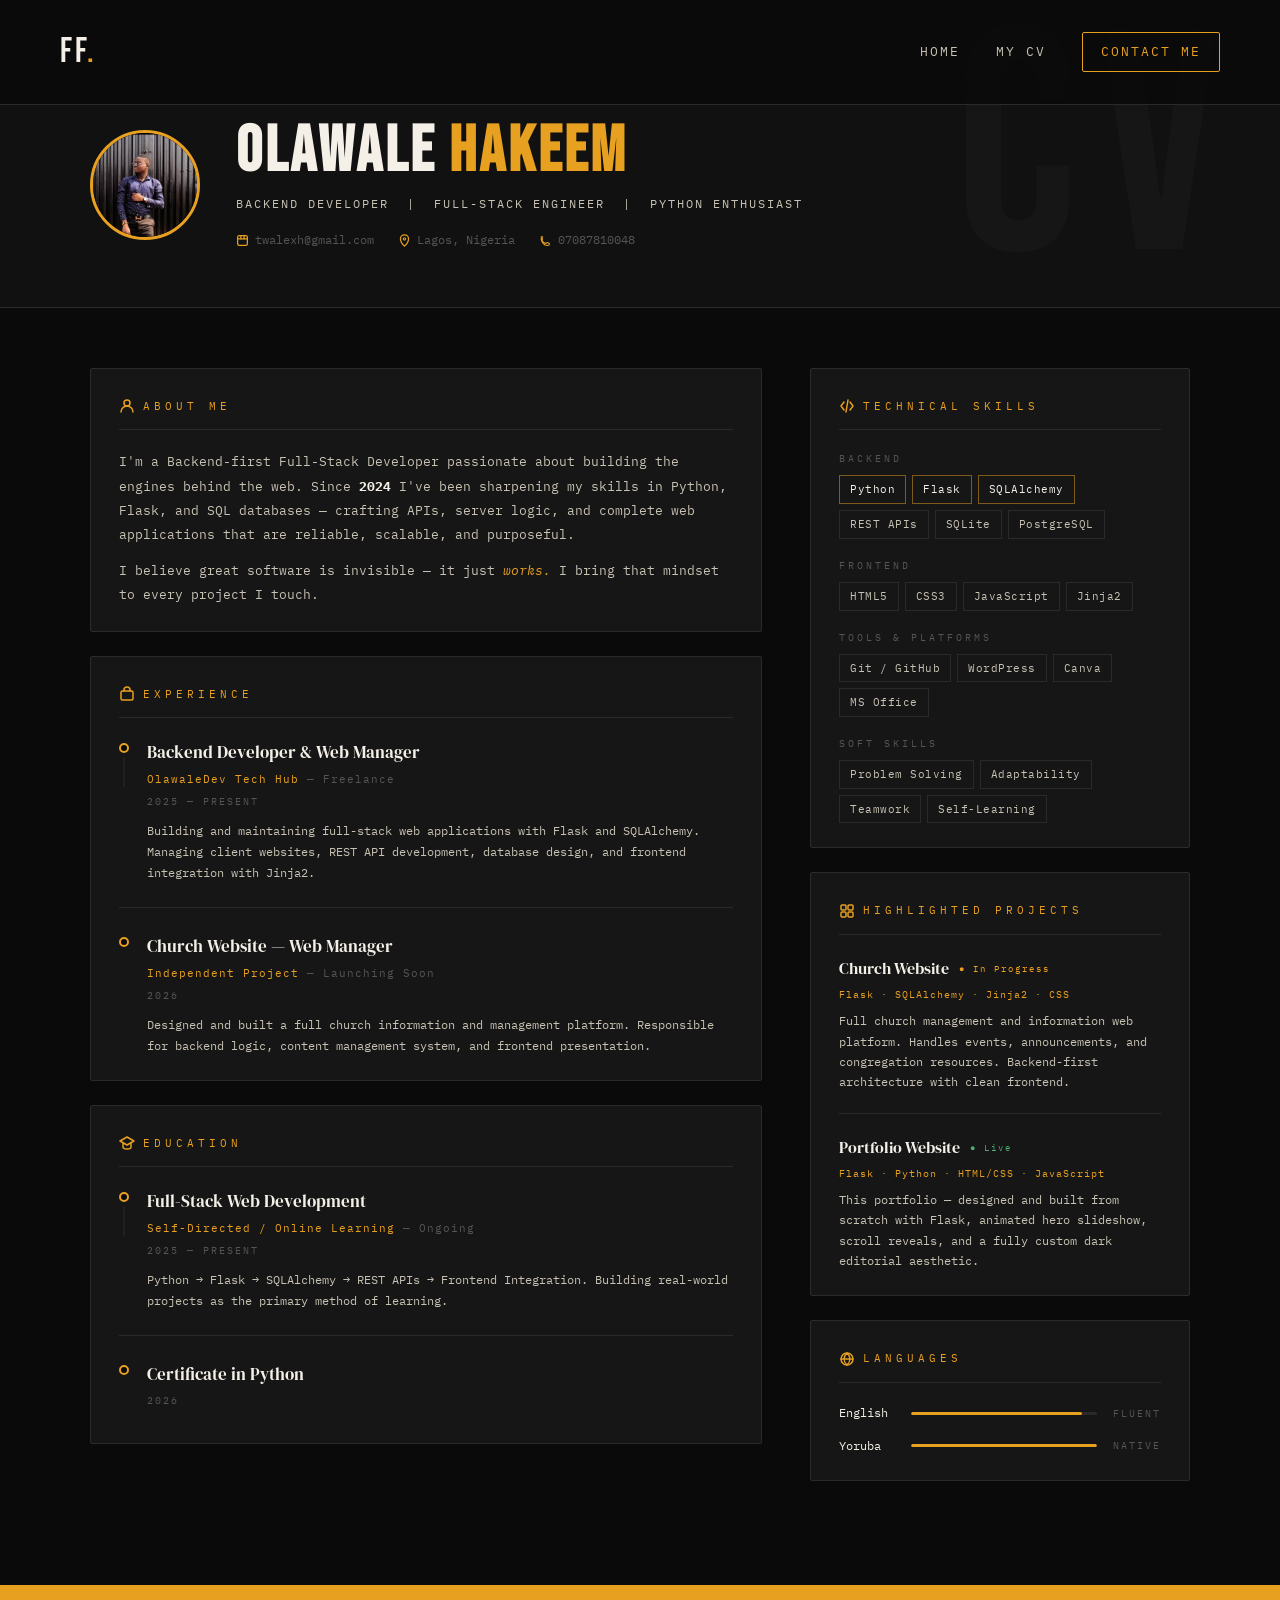
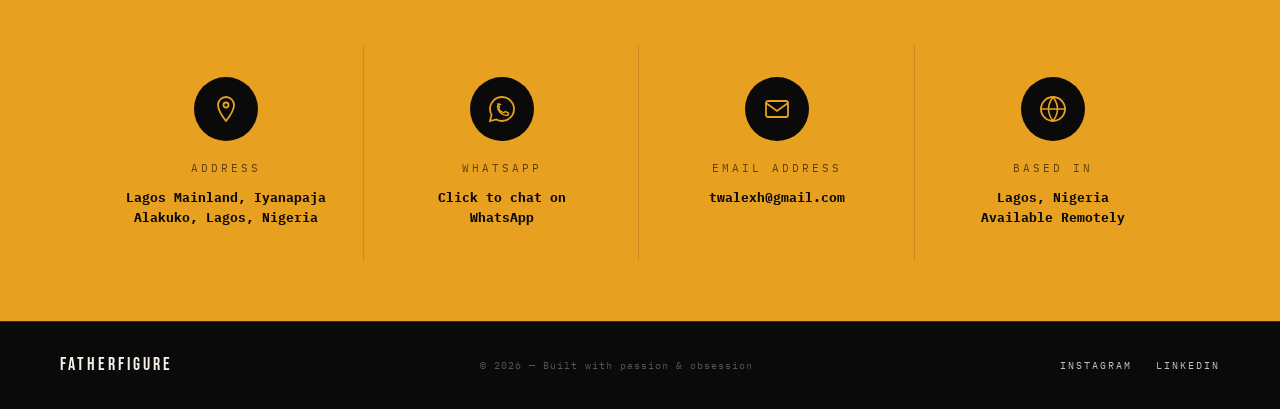
==== commit 58b468cb: "churchsite going live" ====
--- a/mycv.html
+++ b/mycv.html
@@ -126,7 +126,6 @@
                     <div class="cv-entry-dot"></div>
                     <div class="cv-entry-body">
                         <div class="cv-entry-role">Certificate in Python</div>
-                        <div class="cv-entry-company">Online Certification</div>
                         <div class="cv-entry-date">2026</div>
                     </div>
                 </div>
--- a/css/main.css
+++ b/css/main.css
@@ -1,7 +1,3 @@
-/* ============================================
-   FATHERFIGURE PORTFOLIO — main.css
-   Dark editorial aesthetic, backend-first dev
-   ============================================ */
 
 @import url('https://fonts.googleapis.com/css2?family=Bebas+Neue&family=DM+Serif+Display:ital@0;1&family=IBM+Plex+Mono:wght@300;400;500&family=Space+Mono:wght@400;700&display=swap');
 
@@ -1241,7 +1237,7 @@
 
 .cv-block-title {
   font-family: var(--font-mono);
-  font-size: 12px;
+  font-size: 11px;
   letter-spacing: 4px;
   text-transform: uppercase;
   color: var(--accent);
@@ -1261,7 +1257,7 @@
 
 .cv-block-body {
   font-family: var(--font-mono);
-  font-size: 14px;
+  font-size: 13px;
   color: var(--off-white);
   line-height: 1.85;
   margin-bottom: 12px;
@@ -1320,7 +1316,7 @@
 
 .cv-entry-role {
   font-family: var(--font-serif);
-  font-size: 19px;
+  font-size: 17px;
   font-weight: 400;
   color: var(--white);
   margin-bottom: 3px;
@@ -1328,7 +1324,7 @@
 
 .cv-entry-company {
   font-family: var(--font-mono);
-  font-size: 14px;
+  font-size: 11px;
   color: var(--accent);
   letter-spacing: 1px;
   margin-bottom: 4px;
@@ -1340,7 +1336,7 @@
 
 .cv-entry-date {
   font-family: var(--font-mono);
-  font-size: 12px;
+  font-size: 10px;
   letter-spacing: 2px;
   color: var(--muted);
   margin-bottom: 10px;
@@ -1349,7 +1345,7 @@
 
 .cv-entry-desc {
   font-family: var(--font-mono);
-  font-size: 14px;
+  font-size: 12px;
   color: var(--off-white);
   line-height: 1.75;
 }
@@ -1412,7 +1408,7 @@
 
 .cv-project-name {
   font-family: var(--font-serif);
-  font-size: 18px;
+  font-size: 16px;
   font-weight: 400;
   color: var(--white);
   margin-bottom: 4px;
@@ -1443,7 +1439,7 @@
 
 .cv-project-desc {
   font-family: var(--font-mono);
-  font-size: 13px;
+  font-size: 12px;
   color: var(--off-white);
   line-height: 1.7;
 }
@@ -1506,4 +1502,43 @@
   .cv-avatar { width: 80px; height: 80px; }
   .cv-name { font-size: 44px; }
   .cv-meta-row { flex-direction: column; gap: 8px; }
+}
+
+/* --- Project card live state & footer --- */
+.live-badge {
+  background: #4caf73 !important;
+  color: #fff !important;
+}
+
+.project-footer {
+  display: flex;
+  align-items: center;
+  justify-content: space-between;
+  margin-top: 4px;
+}
+
+.live-status {
+  font-family: var(--font-mono);
+  font-size: 10px;
+  letter-spacing: 2px;
+  color: #4caf73;
+}
+
+.project-link {
+  display: inline-flex;
+  align-items: center;
+  gap: 6px;
+  font-family: var(--font-mono);
+  font-size: 11px;
+  letter-spacing: 2px;
+  text-transform: uppercase;
+  color: var(--accent);
+  border: 1px solid var(--accent);
+  padding: 6px 14px;
+  transition: background 0.3s, color 0.3s;
+}
+
+.project-link:hover {
+  background: var(--accent);
+  color: var(--black);
 }
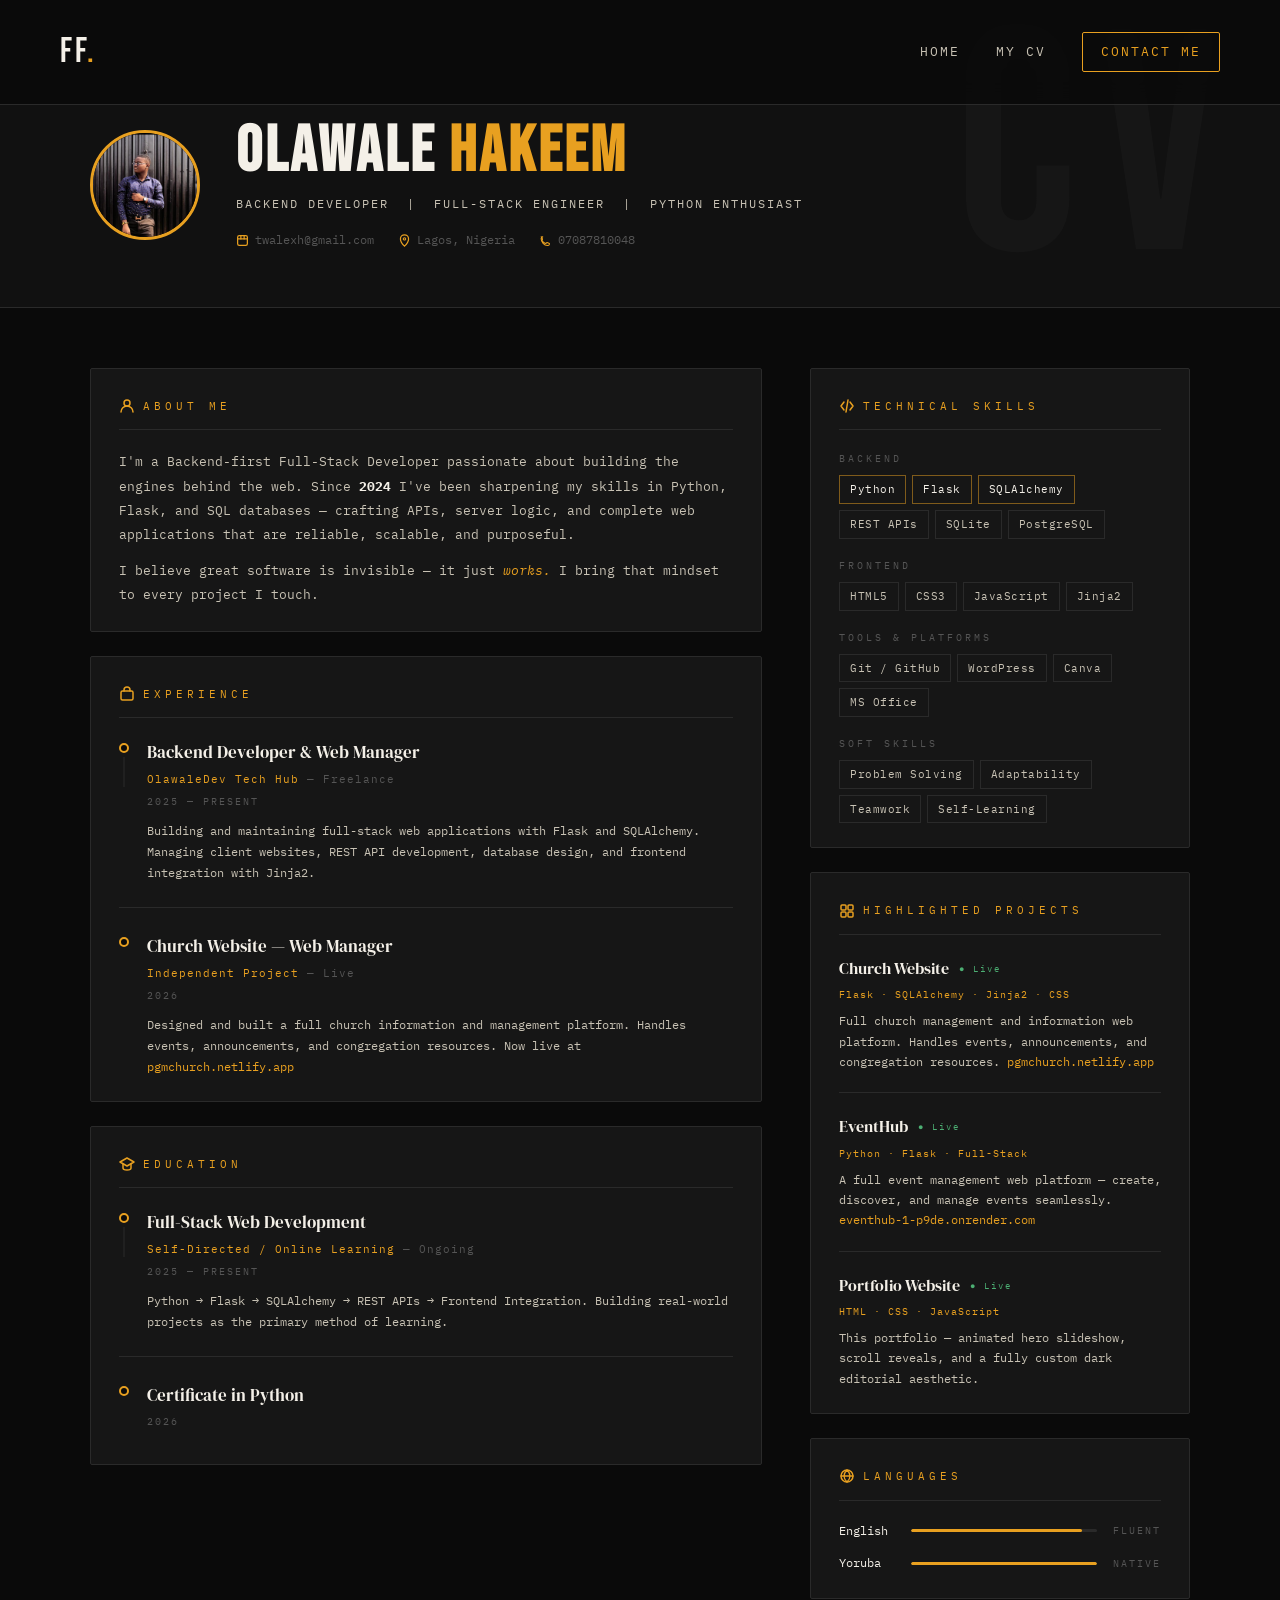
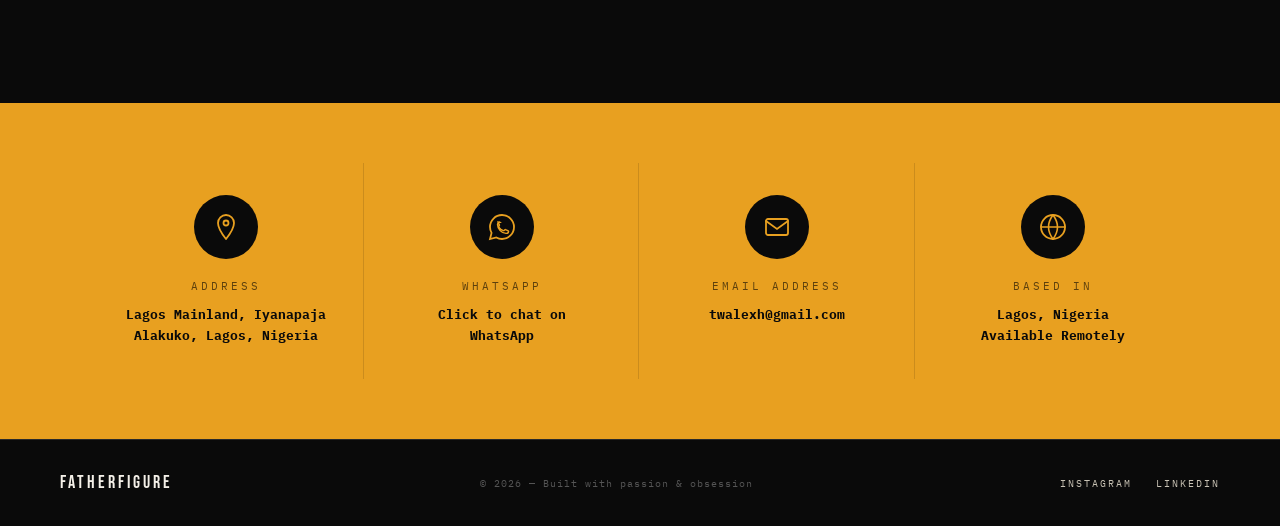
==== commit 34aaf740: "Add new project Eventhub" ====
--- a/mycv.html
+++ b/mycv.html
@@ -96,9 +96,9 @@
                     <div class="cv-entry-dot"></div>
                     <div class="cv-entry-body">
                         <div class="cv-entry-role">Church Website — Web Manager</div>
-                        <div class="cv-entry-company">Independent Project <span class="cv-entry-type">— Launching Soon</span></div>
+                        <div class="cv-entry-company">Independent Project <span class="cv-entry-type">— Live</span></div>
                         <div class="cv-entry-date">2026</div>
-                        <p class="cv-entry-desc">Designed and built a full church information and management platform. Responsible for backend logic, content management system, and frontend presentation.</p>
+                        <p class="cv-entry-desc">Designed and built a full church information and management platform. Handles events, announcements, and congregation resources. Now live at <a href="https://pgmchurch.netlify.app" target="_blank" style="color:var(--accent);">pgmchurch.netlify.app</a></p>
                     </div>
                 </div>
             </div>
@@ -198,16 +198,32 @@
                 </div>
 
                 <div class="cv-project-item">
-                    <div class="cv-project-name">Church Website <span class="cv-project-status">● In Progress</span></div>
+                    <div class="cv-project-name">
+                        Church Website
+                        <span class="cv-project-status live">● Live</span>
+                    </div>
                     <div class="cv-project-stack">Flask · SQLAlchemy · Jinja2 · CSS</div>
-                    <p class="cv-project-desc">Full church management and information web platform. Handles events, announcements, and congregation resources. Backend-first architecture with clean frontend.</p>
+                    <p class="cv-project-desc">Full church management and information web platform. Handles events, announcements, and congregation resources. <a href="https://pgmchurch.netlify.app" target="_blank" style="color:var(--accent);">pgmchurch.netlify.app</a></p>
                 </div>
 
                 <div class="cv-project-item">
-                    <div class="cv-project-name">Portfolio Website <span class="cv-project-status live">● Live</span></div>
-                    <div class="cv-project-stack">Flask · Python · HTML/CSS · JavaScript</div>
-                    <p class="cv-project-desc">This portfolio — designed and built from scratch with Flask, animated hero slideshow, scroll reveals, and a fully custom dark editorial aesthetic.</p>
-                </div>
+                    <div class="cv-project-name">
+                        EventHub
+                        <span class="cv-project-status live">● Live</span>
+                    </div>
+                    <div class="cv-project-stack">Python · Flask · Full-Stack</div>
+                    <p class="cv-project-desc">A full event management web platform — create, discover, and manage events seamlessly. <a href="https://eventhub-1-p9de.onrender.com" target="_blank" style="color:var(--accent);">eventhub-1-p9de.onrender.com</a></p>
+                </div>
+
+                <div class="cv-project-item">
+                    <div class="cv-project-name">
+                        Portfolio Website
+                        <span class="cv-project-status live">● Live</span>
+                    </div>
+                    <div class="cv-project-stack">HTML · CSS · JavaScript</div>
+                    <p class="cv-project-desc">This portfolio — animated hero slideshow, scroll reveals, and a fully custom dark editorial aesthetic.</p>
+                </div>
+
             </div>
 
             <!-- Languages -->
@@ -294,8 +310,8 @@
         <span class="footer-brand">FatherFigure</span>
         <span class="footer-copy">© 2026 — Built with passion & obsession</span>
         <div class="footer-socials">
-            <a href="https://www.instagram.com/fatherfigure18?igsh=MTVtZDkxcWI2ZWg5cA==" class="social-link">Instagram</a>
-            <a href="https://www.linkedin.com/in/tioluwani-hakeem-822b75325?utm_source=share_via&utm_content=profile&utm_medium=member_android" class="social-link">LinkedIn</a>
+            <a href="https://www.instagram.com/fatherfigure18?igsh=MTVtZDkxcWI2ZWg5cA==" target="_blank" class="social-link">Instagram</a>
+            <a href="https://www.linkedin.com/in/tioluwani-hakeem-822b75325?utm_source=share_via&utm_content=profile&utm_medium=member_android" target="_blank" class="social-link">LinkedIn</a>
         </div>
     </div>
 </footer>
